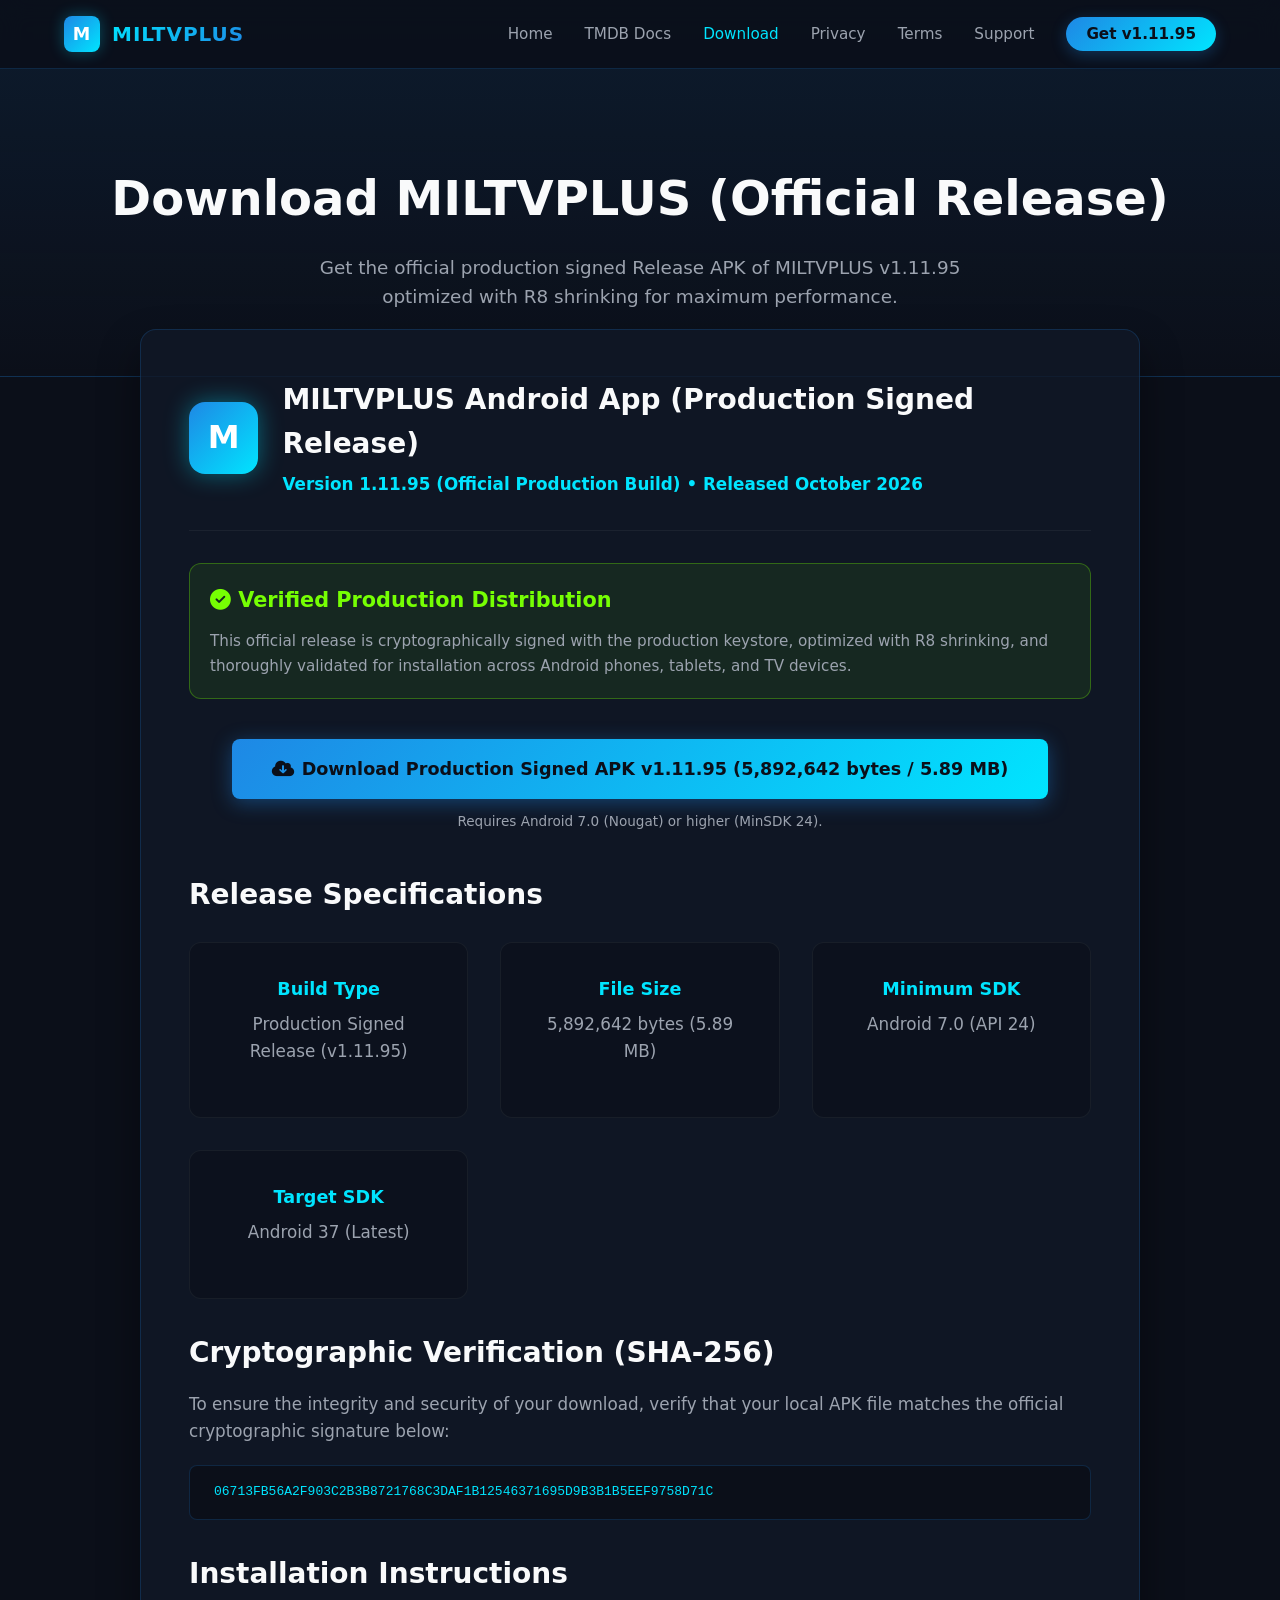
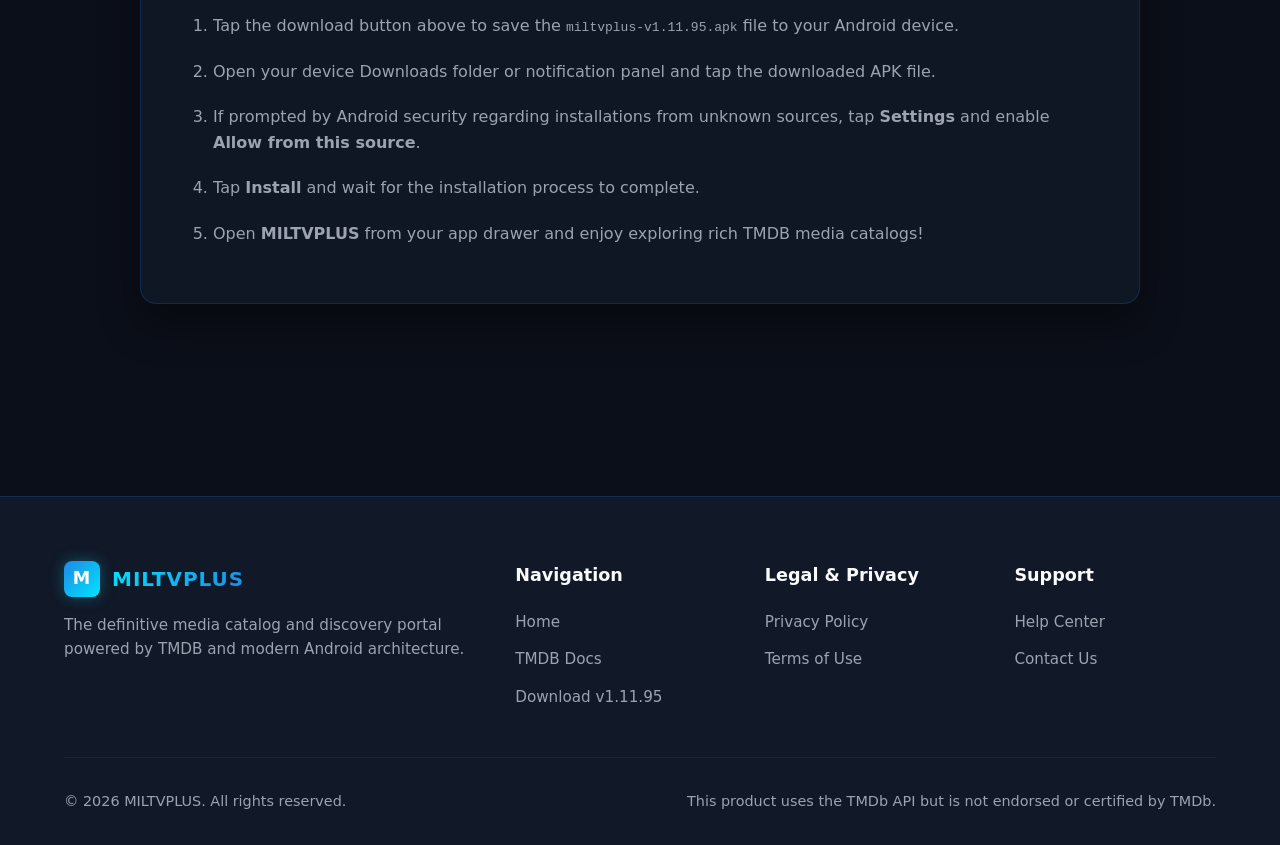
==== website/download.html @ a4541979 "Synchronize SHA-256 hash 06713FB5 in docs/ESTADO_AUDITORIA_Y_PENDIENTES.md and website" ====
<!DOCTYPE html>
<html lang="en">
<head>
    <meta charset="UTF-8">
    <meta name="viewport" content="width=device-width, initial-scale=1.0">
    <title>Download MILTVPLUS v1.11.95 — Official APK (Production Release)</title>
    <link rel="icon" type="image/svg+xml" href="assets/favicon.svg">
    <link rel="stylesheet" href="assets/css/style.css">
    <link rel="stylesheet" href="https://cdnjs.cloudflare.com/ajax/libs/font-awesome/6.4.0/css/all.min.css">
</head>
<body>
    <!-- Navbar -->
    <nav class="navbar">
        <a href="index.html" class="nav-brand">
            <div class="nav-logo">M</div>
            <span>MILTVPLUS</span>
        </a>
        <ul class="nav-links">
            <li><a href="index.html">Home</a></li>
            <li><a href="tmdb.html">TMDB Docs</a></li>
            <li><a href="download.html" class="active">Download</a></li>
            <li><a href="privacy.html">Privacy</a></li>
            <li><a href="terms.html">Terms</a></li>
            <li><a href="support.html">Support</a></li>
            <li><a href="download.html" class="nav-cta">Get v1.11.95</a></li>
        </ul>
    </nav>

    <!-- Page Header -->
    <header class="page-header">
        <h1>Download MILTVPLUS (Official Release)</h1>
        <p>Get the official production signed Release APK of MILTVPLUS v1.11.95 optimized with R8 shrinking for maximum performance.</p>
    </header>

    <!-- Content Box -->
    <main class="container" style="padding-top: 0;">
        <div class="content-box">
            <div style="display: flex; align-items: center; gap: 1.5rem; margin-bottom: 2rem; border-bottom: 1px solid rgba(255,255,255,0.05); padding-bottom: 2rem;">
                <div style="width: 72px; height: 72px; background: linear-gradient(135deg, var(--primary), var(--accent-cyan)); border-radius: 16px; display: flex; align-items: center; justify-content: center; font-size: 2rem; font-weight: 900; color: #fff; box-shadow: 0 0 25px rgba(0,229,255,0.4);">M</div>
                <div>
                    <h2 style="margin: 0 0 0.25rem 0;">MILTVPLUS Android App (Production Signed Release)</h2>
                    <p style="margin: 0; color: var(--accent-cyan); font-weight: 600;">Version 1.11.95 (Official Production Build) &bull; Released October 2026</p>
                </div>
            </div>

            <div style="background: rgba(118,255,3,0.08); border: 1px solid rgba(118,255,3,0.3); border-radius: 12px; padding: 1.25rem; margin-bottom: 2rem;">
                <h3 style="margin-top: 0; color: var(--accent-green);"><i class="fa-solid fa-circle-check"></i> Verified Production Distribution</h3>
                <p style="margin-bottom: 0; color: var(--text-muted); font-size: 0.95rem;">This official release is cryptographically signed with the production keystore, optimized with R8 shrinking, and thoroughly validated for installation across Android phones, tablets, and TV devices.</p>
            </div>

            <div style="text-align: center; margin: 2.5rem 0;">
                <a href="downloads/miltvplus-v1.11.95.apk" class="btn-primary" style="font-size: 1.1rem; padding: 1rem 2.5rem;">
                    <i class="fa-solid fa-cloud-arrow-down"></i> Download Production Signed APK v1.11.95 (5,892,642 bytes / 5.89 MB)
                </a>
                <p style="font-size: 0.85rem; color: var(--text-muted); margin-top: 0.75rem;">Requires Android 7.0 (Nougat) or higher (MinSDK 24).</p>
            </div>

            <h2>Release Specifications</h2>
            <div class="specs-grid" style="margin: 1.5rem 0;">
                <div class="spec-item">
                    <h4>Build Type</h4>
                    <p>Production Signed Release (v1.11.95)</p>
                </div>
                <div class="spec-item">
                    <h4>File Size</h4>
                    <p>5,892,642 bytes (5.89 MB)</p>
                </div>
                <div class="spec-item">
                    <h4>Minimum SDK</h4>
                    <p>Android 7.0 (API 24)</p>
                </div>
                <div class="spec-item">
                    <h4>Target SDK</h4>
                    <p>Android 37 (Latest)</p>
                </div>
            </div>

            <h2>Cryptographic Verification (SHA-256)</h2>
            <p>To ensure the integrity and security of your download, verify that your local APK file matches the official cryptographic signature below:</p>
            <div class="hash-box">
                06713FB56A2F903C2B3B8721768C3DAF1B12546371695D9B3B1B5EEF9758D71C
            </div>

            <h2>Installation Instructions</h2>
            <ol style="margin-left: 1.5rem; color: var(--text-muted); display: flex; flex-direction: column; gap: 0.75rem;">
                <li>Tap the download button above to save the <code>miltvplus-v1.11.95.apk</code> file to your Android device.</li>
                <li>Open your device Downloads folder or notification panel and tap the downloaded APK file.</li>
                <li>If prompted by Android security regarding installations from unknown sources, tap <strong>Settings</strong> and enable <strong>Allow from this source</strong>.</li>
                <li>Tap <strong>Install</strong> and wait for the installation process to complete.</li>
                <li>Open <strong>MILTVPLUS</strong> from your app drawer and enjoy exploring rich TMDB media catalogs!</li>
            </ol>
        </div>
    </main>

    <!-- Footer -->
    <footer class="footer">
        <div class="footer-grid">
            <div class="footer-col">
                <div class="nav-brand" style="margin-bottom: 1rem;">
                    <div class="nav-logo">M</div>
                    <span>MILTVPLUS</span>
                </div>
                <p>The definitive media catalog and discovery portal powered by TMDB and modern Android architecture.</p>
            </div>
            <div class="footer-col">
                <h4>Navigation</h4>
                <ul class="footer-links">
                    <li><a href="index.html">Home</a></li>
                    <li><a href="tmdb.html">TMDB Docs</a></li>
                    <li><a href="download.html">Download v1.11.95</a></li>
                </ul>
            </div>
            <div class="footer-col">
                <h4>Legal & Privacy</h4>
                <ul class="footer-links">
                    <li><a href="privacy.html">Privacy Policy</a></li>
                    <li><a href="terms.html">Terms of Use</a></li>
                </ul>
            </div>
            <div class="footer-col">
                <h4>Support</h4>
                <ul class="footer-links">
                    <li><a href="support.html">Help Center</a></li>
                    <li><a href="support.html#contact">Contact Us</a></li>
                </ul>
            </div>
        </div>
        <div class="footer-bottom">
            <p>&copy; 2026 MILTVPLUS. All rights reserved.</p>
            <p>This product uses the TMDb API but is not endorsed or certified by TMDb.</p>
        </div>
    </footer>
</body>
</html>
---- website/assets/css/style.css ----
:root {
  --bg-primary: #0B0F19;
  --bg-secondary: #111827;
  --bg-card: rgba(17, 24, 39, 0.8);
  --border-color: rgba(30, 136, 229, 0.2);
  --primary: #1E88E5;
  --primary-hover: #1565C0;
  --accent-cyan: #00E5FF;
  --accent-green: #76FF03;
  --text-main: #F9FAFB;
  --text-muted: #9CA3AF;
  --font-sans: 'Inter', system-ui, -apple-system, BlinkMacSystemFont, "Segoe UI", Roboto, Oxygen, Ubuntu, Cantarell, sans-serif;
  --transition: all 0.3s cubic-bezier(0.4, 0, 0.2, 1);
}

* {
  box-sizing: border-box;
  margin: 0;
  padding: 0;
}

body {
  font-family: var(--font-sans);
  background-color: var(--bg-primary);
  color: var(--text-main);
  line-height: 1.6;
  overflow-x: hidden;
}

/* Navbar */
.navbar {
  position: fixed;
  top: 0;
  left: 0;
  width: 100%;
  background: rgba(11, 15, 25, 0.85);
  backdrop-filter: blur(12px);
  border-bottom: 1px solid var(--border-color);
  z-index: 1000;
  display: flex;
  justify-content: space-between;
  align-items: center;
  padding: 1rem 5%;
}

.nav-brand {
  display: flex;
  align-items: center;
  gap: 0.75rem;
  text-decoration: none;
  color: var(--text-main);
  font-weight: 700;
  font-size: 1.25rem;
  letter-spacing: 0.05em;
}

.nav-brand span {
  background: linear-gradient(135deg, var(--accent-cyan), var(--primary));
  -webkit-background-clip: text;
  -webkit-text-fill-color: transparent;
}

.nav-logo {
  width: 36px;
  height: 36px;
  background: linear-gradient(135deg, var(--primary), var(--accent-cyan));
  border-radius: 8px;
  display: flex;
  align-items: center;
  justify-content: center;
  font-weight: 900;
  color: #fff;
  font-size: 1.1rem;
  box-shadow: 0 0 15px rgba(0, 229, 255, 0.3);
}

.nav-links {
  display: flex;
  gap: 2rem;
  list-style: none;
  align-items: center;
}

.nav-links a {
  text-decoration: none;
  color: var(--text-muted);
  font-weight: 500;
  font-size: 0.95rem;
  transition: var(--transition);
}

.nav-links a:hover,
.nav-links a.active {
  color: var(--accent-cyan);
}

.nav-cta {
  background: linear-gradient(135deg, var(--primary), var(--accent-cyan));
  color: #0B0F19 !important;
  padding: 0.5rem 1.25rem;
  border-radius: 50px;
  font-weight: 600 !important;
  box-shadow: 0 4px 15px rgba(30, 136, 229, 0.3);
}

.nav-cta:hover {
  transform: translateY(-2px);
  box-shadow: 0 6px 20px rgba(0, 229, 255, 0.5);
}

/* Hero Section */
.hero {
  padding: 10rem 5% 6rem;
  display: grid;
  grid-template-columns: 1fr 1fr;
  gap: 4rem;
  align-items: center;
  max-width: 1400px;
  margin: 0 auto;
}

.hero-content h1 {
  font-size: 3.5rem;
  font-weight: 800;
  line-height: 1.15;
  margin-bottom: 1.5rem;
  letter-spacing: -0.02em;
}

.hero-content h1 span {
  background: linear-gradient(135deg, var(--accent-cyan), var(--primary), var(--accent-green));
  -webkit-background-clip: text;
  -webkit-text-fill-color: transparent;
}

.hero-content p {
  font-size: 1.15rem;
  color: var(--text-muted);
  margin-bottom: 2.5rem;
  max-width: 600px;
}

.hero-buttons {
  display: flex;
  gap: 1rem;
  align-items: center;
}

.btn-primary {
  background: linear-gradient(135deg, var(--primary), var(--accent-cyan));
  color: #0B0F19;
  padding: 0.85rem 2rem;
  border-radius: 8px;
  font-weight: 700;
  text-decoration: none;
  display: inline-flex;
  align-items: center;
  gap: 0.5rem;
  transition: var(--transition);
  box-shadow: 0 4px 20px rgba(30, 136, 229, 0.4);
}

.btn-primary:hover {
  transform: translateY(-2px);
  box-shadow: 0 6px 25px rgba(0, 229, 255, 0.6);
}

.btn-secondary {
  background: var(--bg-secondary);
  color: var(--text-main);
  padding: 0.85rem 2rem;
  border-radius: 8px;
  font-weight: 600;
  text-decoration: none;
  border: 1px solid var(--border-color);
  transition: var(--transition);
}

.btn-secondary:hover {
  background: rgba(30, 136, 229, 0.1);
  border-color: var(--accent-cyan);
}

.hero-visual {
  position: relative;
  display: flex;
  justify-content: center;
  align-items: center;
}

.hero-card-glow {
  position: absolute;
  width: 300px;
  height: 300px;
  background: linear-gradient(135deg, rgba(30, 136, 229, 0.3), rgba(0, 229, 255, 0.2));
  filter: blur(60px);
  z-index: -1;
  border-radius: 50%;
}

.hero-mockup {
  background: var(--bg-secondary);
  border: 1px solid var(--border-color);
  border-radius: 24px;
  padding: 2rem;
  width: 100%;
  max-width: 500px;
  box-shadow: 0 20px 40px rgba(0, 0, 0, 0.5);
  position: relative;
}

.mockup-header {
  display: flex;
  justify-content: space-between;
  align-items: center;
  margin-bottom: 1.5rem;
  border-bottom: 1px solid rgba(255,255,255,0.05);
  padding-bottom: 1rem;
}

.mockup-dots {
  display: flex;
  gap: 6px;
}

.mockup-dot {
  width: 10px;
  height: 10px;
  border-radius: 50%;
}

.dot-red { background: #EF4444; }
.dot-yellow { background: #F59E0B; }
.dot-green { background: #10B981; }

.mockup-body {
  display: flex;
  flex-direction: column;
  gap: 1rem;
}

.mockup-row {
  display: flex;
  gap: 1rem;
}

.mockup-box {
  background: rgba(255,255,255,0.03);
  border: 1px solid rgba(255,255,255,0.05);
  border-radius: 12px;
  padding: 1.25rem;
  flex: 1;
}

.mockup-box h4 {
  font-size: 0.9rem;
  color: var(--accent-cyan);
  margin-bottom: 0.5rem;
}

.mockup-box p {
  font-size: 1.25rem;
  font-weight: 700;
  color: var(--text-main);
}

/* Sections & Containers */
.container {
  max-width: 1200px;
  margin: 0 auto;
  padding: 6rem 5%;
}

.section-title {
  text-align: center;
  margin-bottom: 4rem;
}

.section-title h2 {
  font-size: 2.5rem;
  font-weight: 800;
  margin-bottom: 1rem;
  letter-spacing: -0.02em;
}

.section-title p {
  color: var(--text-muted);
  font-size: 1.1rem;
  max-width: 700px;
  margin: 0 auto;
}

/* Features Grid */
.features-grid {
  display: grid;
  grid-template-columns: repeat(auto-fit, minmax(320px, 1fr));
  gap: 2rem;
}

.feature-card {
  background: var(--bg-card);
  border: 1px solid var(--border-color);
  border-radius: 16px;
  padding: 2.5rem;
  transition: var(--transition);
  position: relative;
  overflow: hidden;
}

.feature-card:hover {
  transform: translateY(-5px);
  border-color: var(--accent-cyan);
  box-shadow: 0 10px 30px rgba(0, 229, 255, 0.15);
}

.feature-icon {
  width: 50px;
  height: 50px;
  background: rgba(30, 136, 229, 0.15);
  border-radius: 12px;
  display: flex;
  align-items: center;
  justify-content: center;
  color: var(--accent-cyan);
  font-size: 1.5rem;
  margin-bottom: 1.5rem;
  border: 1px solid rgba(0, 229, 255, 0.3);
}

.feature-card h3 {
  font-size: 1.25rem;
  font-weight: 700;
  margin-bottom: 0.75rem;
}

.feature-card p {
  color: var(--text-muted);
  font-size: 0.95rem;
}

/* Specs / Compatibility */
.specs-section {
  background: var(--bg-secondary);
  border-top: 1px solid var(--border-color);
  border-bottom: 1px solid var(--border-color);
}

.specs-grid {
  display: grid;
  grid-template-columns: repeat(auto-fit, minmax(250px, 1fr));
  gap: 2rem;
}

.spec-item {
  background: rgba(11, 15, 25, 0.6);
  border: 1px solid rgba(255,255,255,0.05);
  padding: 2rem;
  border-radius: 12px;
  text-align: center;
}

.spec-item h4 {
  color: var(--accent-cyan);
  font-size: 1.1rem;
  margin-bottom: 0.5rem;
}

.spec-item p {
  color: var(--text-muted);
  font-size: 0.9rem;
}

/* Content Pages (TMDB, Privacy, Terms, Support, Download) */
.page-header {
  padding: 10rem 5% 4rem;
  text-align: center;
  background: linear-gradient(to bottom, rgba(30, 136, 229, 0.1), transparent);
  border-bottom: 1px solid var(--border-color);
}

.page-header h1 {
  font-size: 3rem;
  font-weight: 800;
  margin-bottom: 1rem;
}

.page-header p {
  color: var(--text-muted);
  font-size: 1.15rem;
  max-width: 700px;
  margin: 0 auto;
}

.content-box {
  background: var(--bg-card);
  border: 1px solid var(--border-color);
  border-radius: 16px;
  padding: 3rem;
  max-width: 1000px;
  margin: -3rem auto 6rem;
  position: relative;
  box-shadow: 0 20px 40px rgba(0,0,0,0.4);
}

.content-box h2 {
  font-size: 1.75rem;
  font-weight: 700;
  margin: 2rem 0 1rem;
  color: var(--text-main);
}

.content-box h2:first-of-type {
  margin-top: 0;
}

.content-box h3 {
  font-size: 1.3rem;
  font-weight: 600;
  margin: 1.5rem 0 0.75rem;
  color: var(--accent-cyan);
}

.content-box p {
  color: var(--text-muted);
  margin-bottom: 1.25rem;
  font-size: 1.05rem;
}

.content-box ul {
  margin-bottom: 1.5rem;
  padding-left: 1.5rem;
  color: var(--text-muted);
}

.content-box li {
  margin-bottom: 0.5rem;
}

.hash-box {
  background: var(--bg-primary);
  border: 1px solid var(--border-color);
  padding: 1rem 1.5rem;
  border-radius: 8px;
  font-family: monospace;
  color: var(--accent-cyan);
  word-break: break-all;
  margin: 1rem 0;
}

/* FAQ Accordion */
.faq-item {
  border-bottom: 1px solid rgba(255,255,255,0.05);
  padding: 1.5rem 0;
}

.faq-question {
  font-size: 1.2rem;
  font-weight: 600;
  color: var(--text-main);
  margin-bottom: 0.5rem;
}

.faq-answer {
  color: var(--text-muted);
}

/* Contact Form */
.form-group {
  margin-bottom: 1.5rem;
}

.form-group label {
  display: block;
  margin-bottom: 0.5rem;
  font-weight: 500;
  color: var(--text-main);
}

.form-control {
  width: 100%;
  padding: 0.85rem 1rem;
  background: var(--bg-primary);
  border: 1px solid var(--border-color);
  border-radius: 8px;
  color: var(--text-main);
  font-family: var(--font-sans);
  font-size: 1rem;
  transition: var(--transition);
}

.form-control:focus {
  outline: none;
  border-color: var(--accent-cyan);
  box-shadow: 0 0 10px rgba(0, 229, 255, 0.2);
}

textarea.form-control {
  resize: vertical;
  min-height: 150px;
}

/* Footer */
.footer {
  background: var(--bg-secondary);
  border-top: 1px solid var(--border-color);
  padding: 4rem 5% 2rem;
}

.footer-grid {
  max-width: 1200px;
  margin: 0 auto 3rem;
  display: grid;
  grid-template-columns: 2fr 1fr 1fr 1fr;
  gap: 3rem;
}

.footer-col h4 {
  font-size: 1.1rem;
  font-weight: 700;
  margin-bottom: 1.25rem;
  color: var(--text-main);
}

.footer-col p {
  color: var(--text-muted);
  font-size: 0.95rem;
  margin-bottom: 1rem;
}

.footer-links {
  list-style: none;
  display: flex;
  flex-direction: column;
  gap: 0.75rem;
}

.footer-links a {
  text-decoration: none;
  color: var(--text-muted);
  font-size: 0.95rem;
  transition: var(--transition);
}

.footer-links a:hover {
  color: var(--accent-cyan);
}

.footer-bottom {
  max-width: 1200px;
  margin: 0 auto;
  padding-top: 2rem;
  border-top: 1px solid rgba(255, 255, 255, 0.05);
  display: flex;
  justify-content: space-between;
  align-items: center;
  color: var(--text-muted);
  font-size: 0.9rem;
}

@media (max-width: 968px) {
  .hero {
    grid-template-columns: 1fr;
    text-align: center;
    padding-top: 8rem;
  }
  .hero-buttons {
    justify-content: center;
  }
  .hero-content p {
    margin-left: auto;
    margin-right: auto;
  }
  .footer-grid {
    grid-template-columns: 1fr;
    gap: 2rem;
  }
  .nav-links {
    display: none;
  }
}
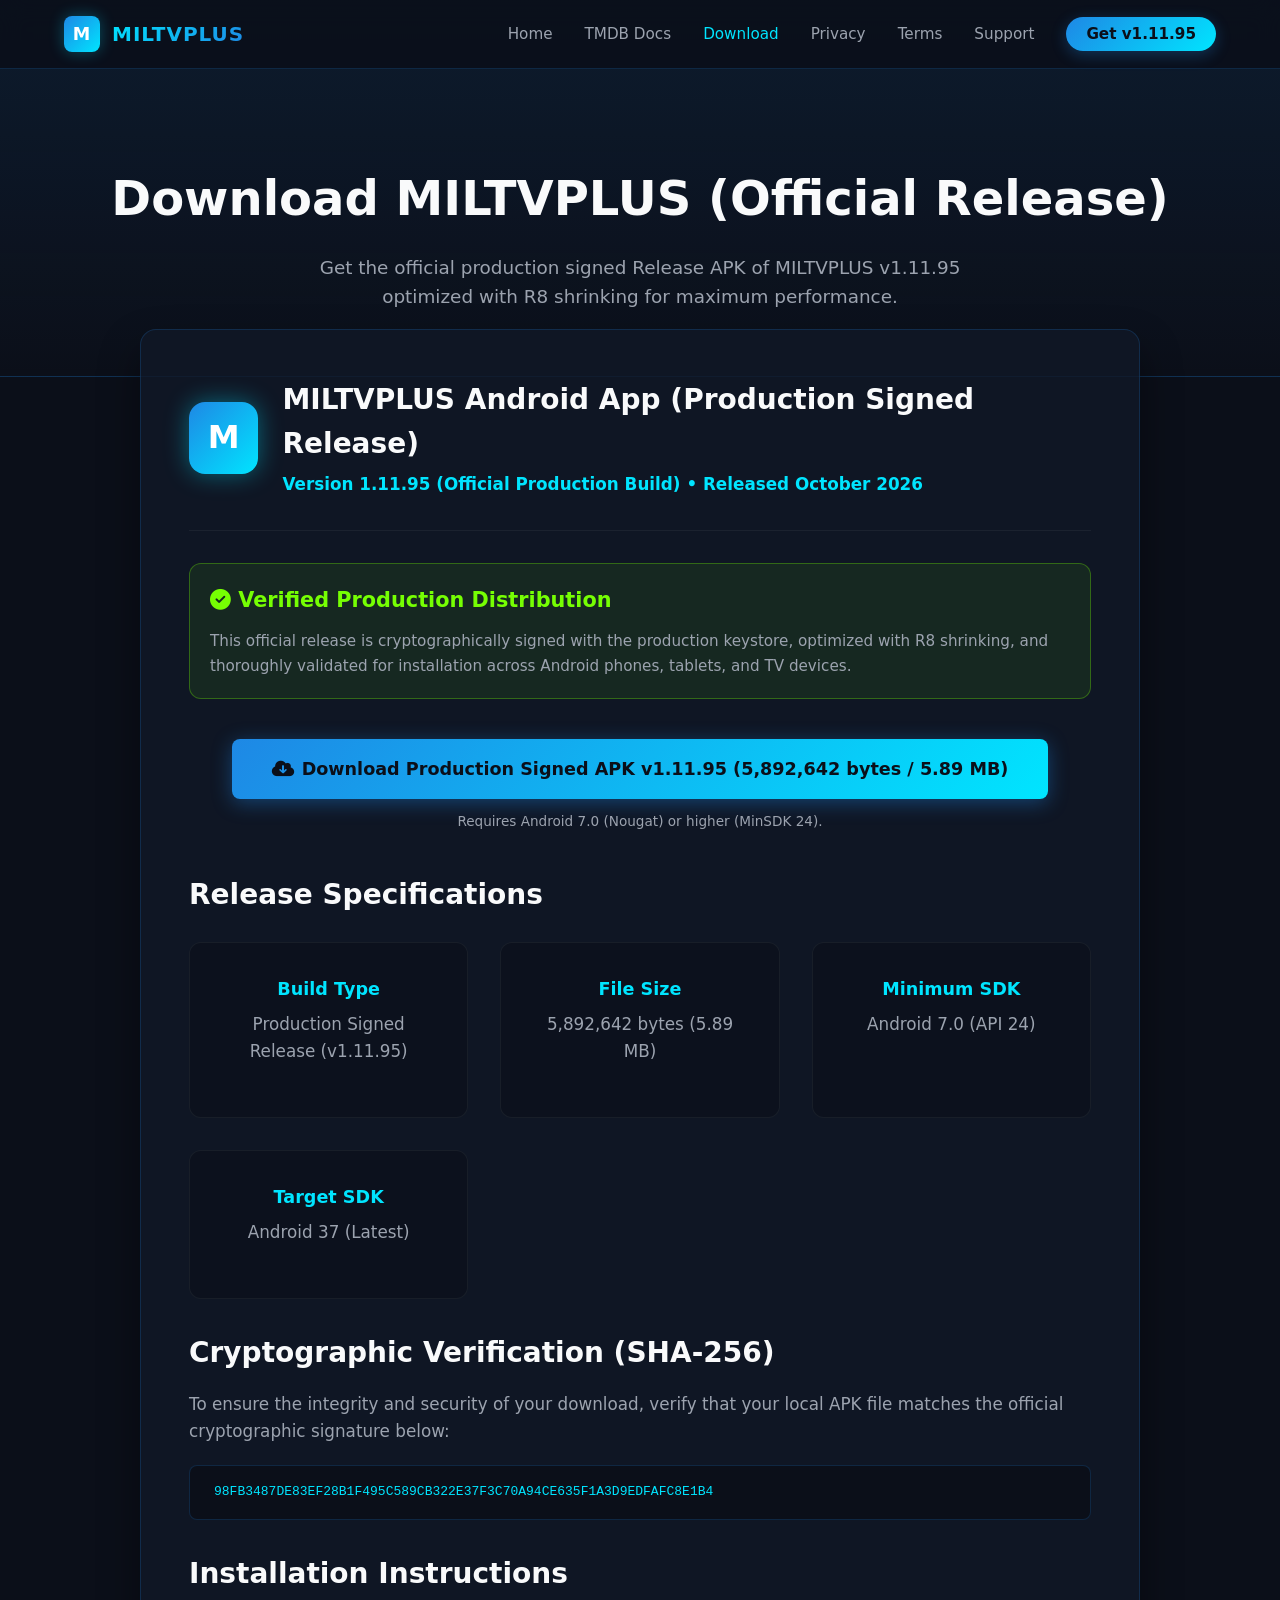
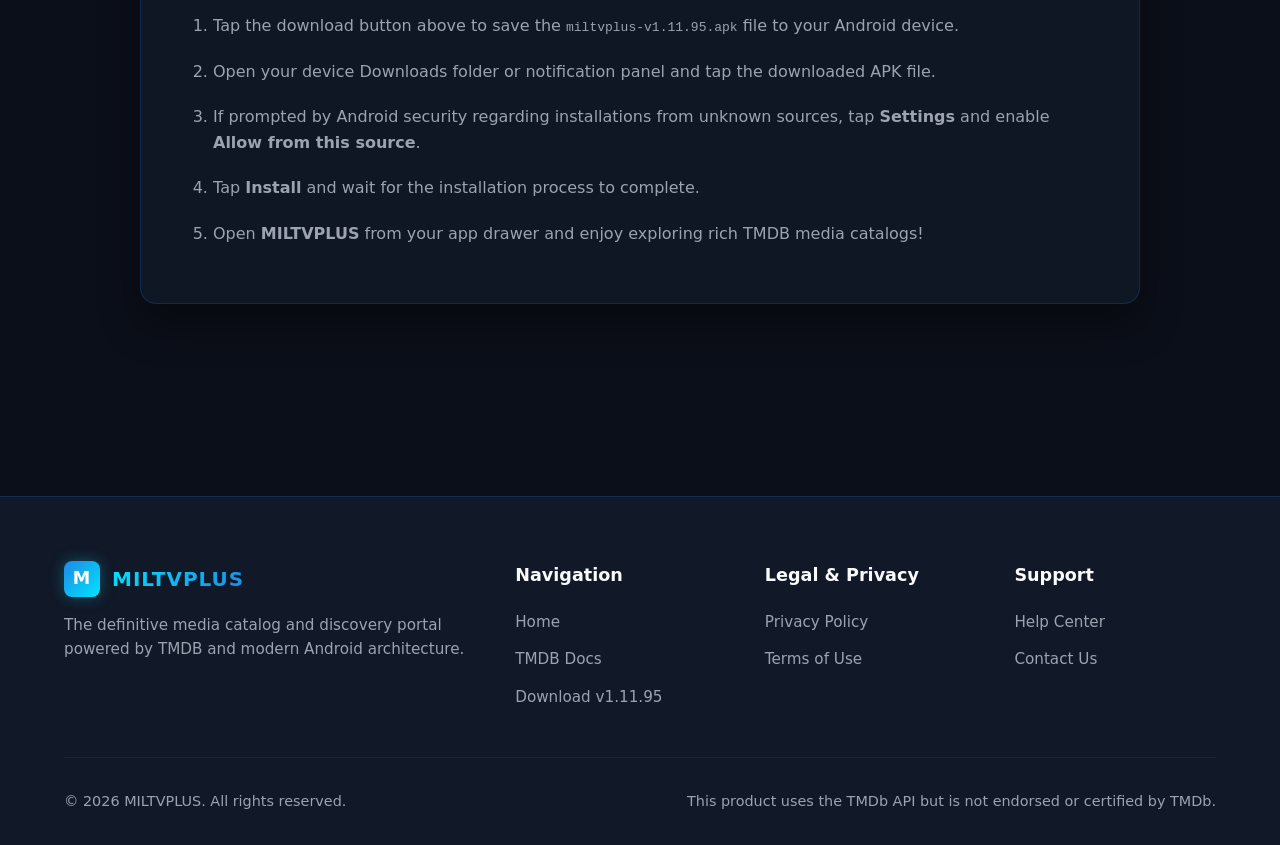
==== commit 9276a3fe: "Executive Order Execution: Publish verified production APK release v1.11.95 with hash 98FB3487" ====
--- a/website/download.html
+++ b/website/download.html
@@ -78,7 +78,7 @@
             <h2>Cryptographic Verification (SHA-256)</h2>
             <p>To ensure the integrity and security of your download, verify that your local APK file matches the official cryptographic signature below:</p>
             <div class="hash-box">
-                06713FB56A2F903C2B3B8721768C3DAF1B12546371695D9B3B1B5EEF9758D71C
+                98FB3487DE83EF28B1F495C589CB322E37F3C70A94CE635F1A3D9EDFAFC8E1B4
             </div>
 
             <h2>Installation Instructions</h2>
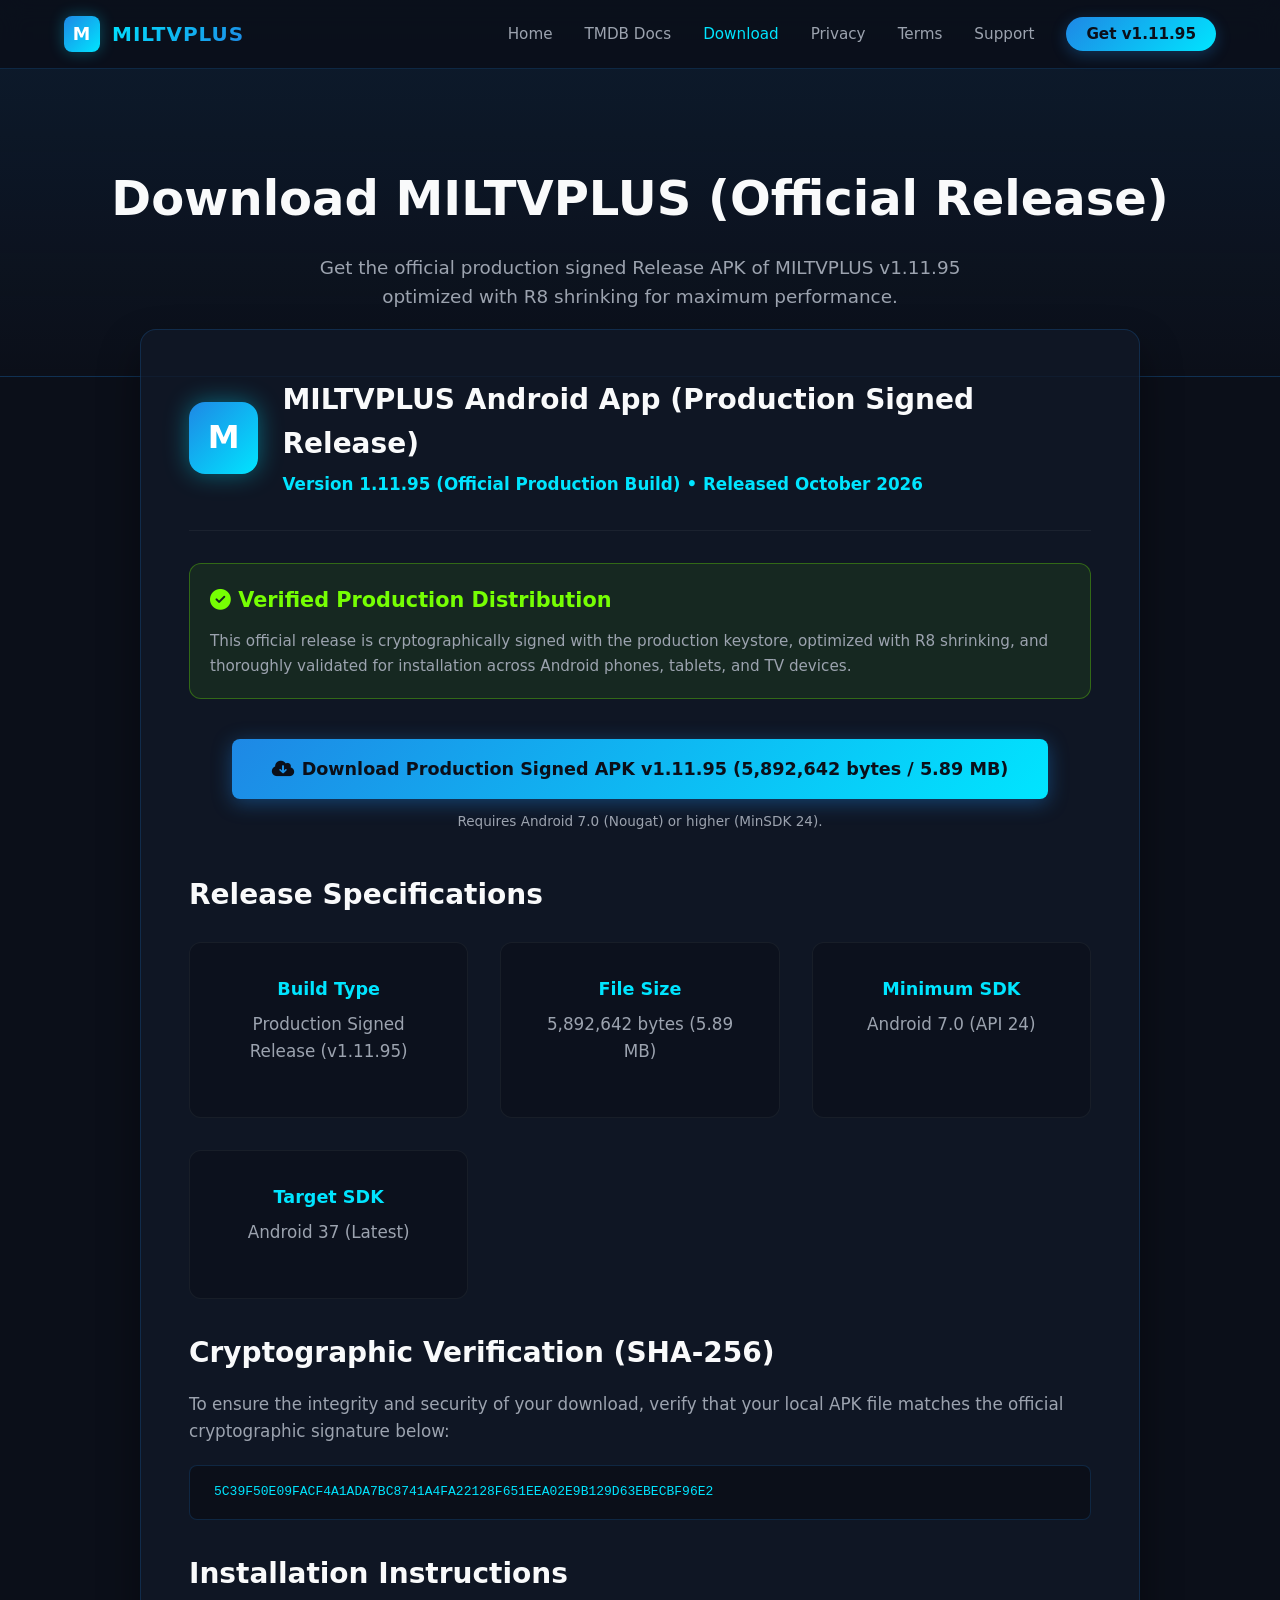
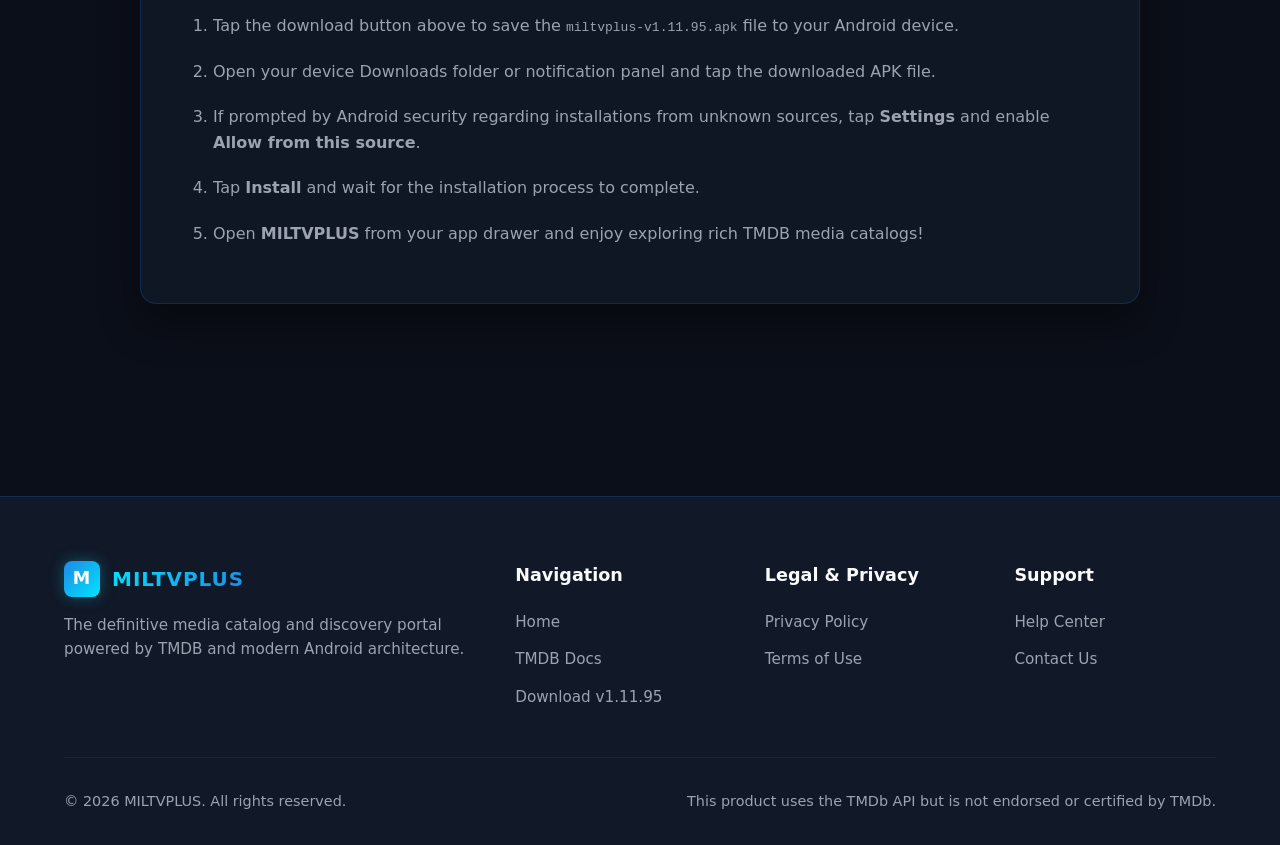
==== commit 08b2ebb4: "Synchronize verified production APK release v1.11.95 with hash 5C39F50E" ====
--- a/website/download.html
+++ b/website/download.html
@@ -78,7 +78,7 @@
             <h2>Cryptographic Verification (SHA-256)</h2>
             <p>To ensure the integrity and security of your download, verify that your local APK file matches the official cryptographic signature below:</p>
             <div class="hash-box">
-                98FB3487DE83EF28B1F495C589CB322E37F3C70A94CE635F1A3D9EDFAFC8E1B4
+                5C39F50E09FACF4A1ADA7BC8741A4FA22128F651EEA02E9B129D63EBECBF96E2
             </div>
 
             <h2>Installation Instructions</h2>
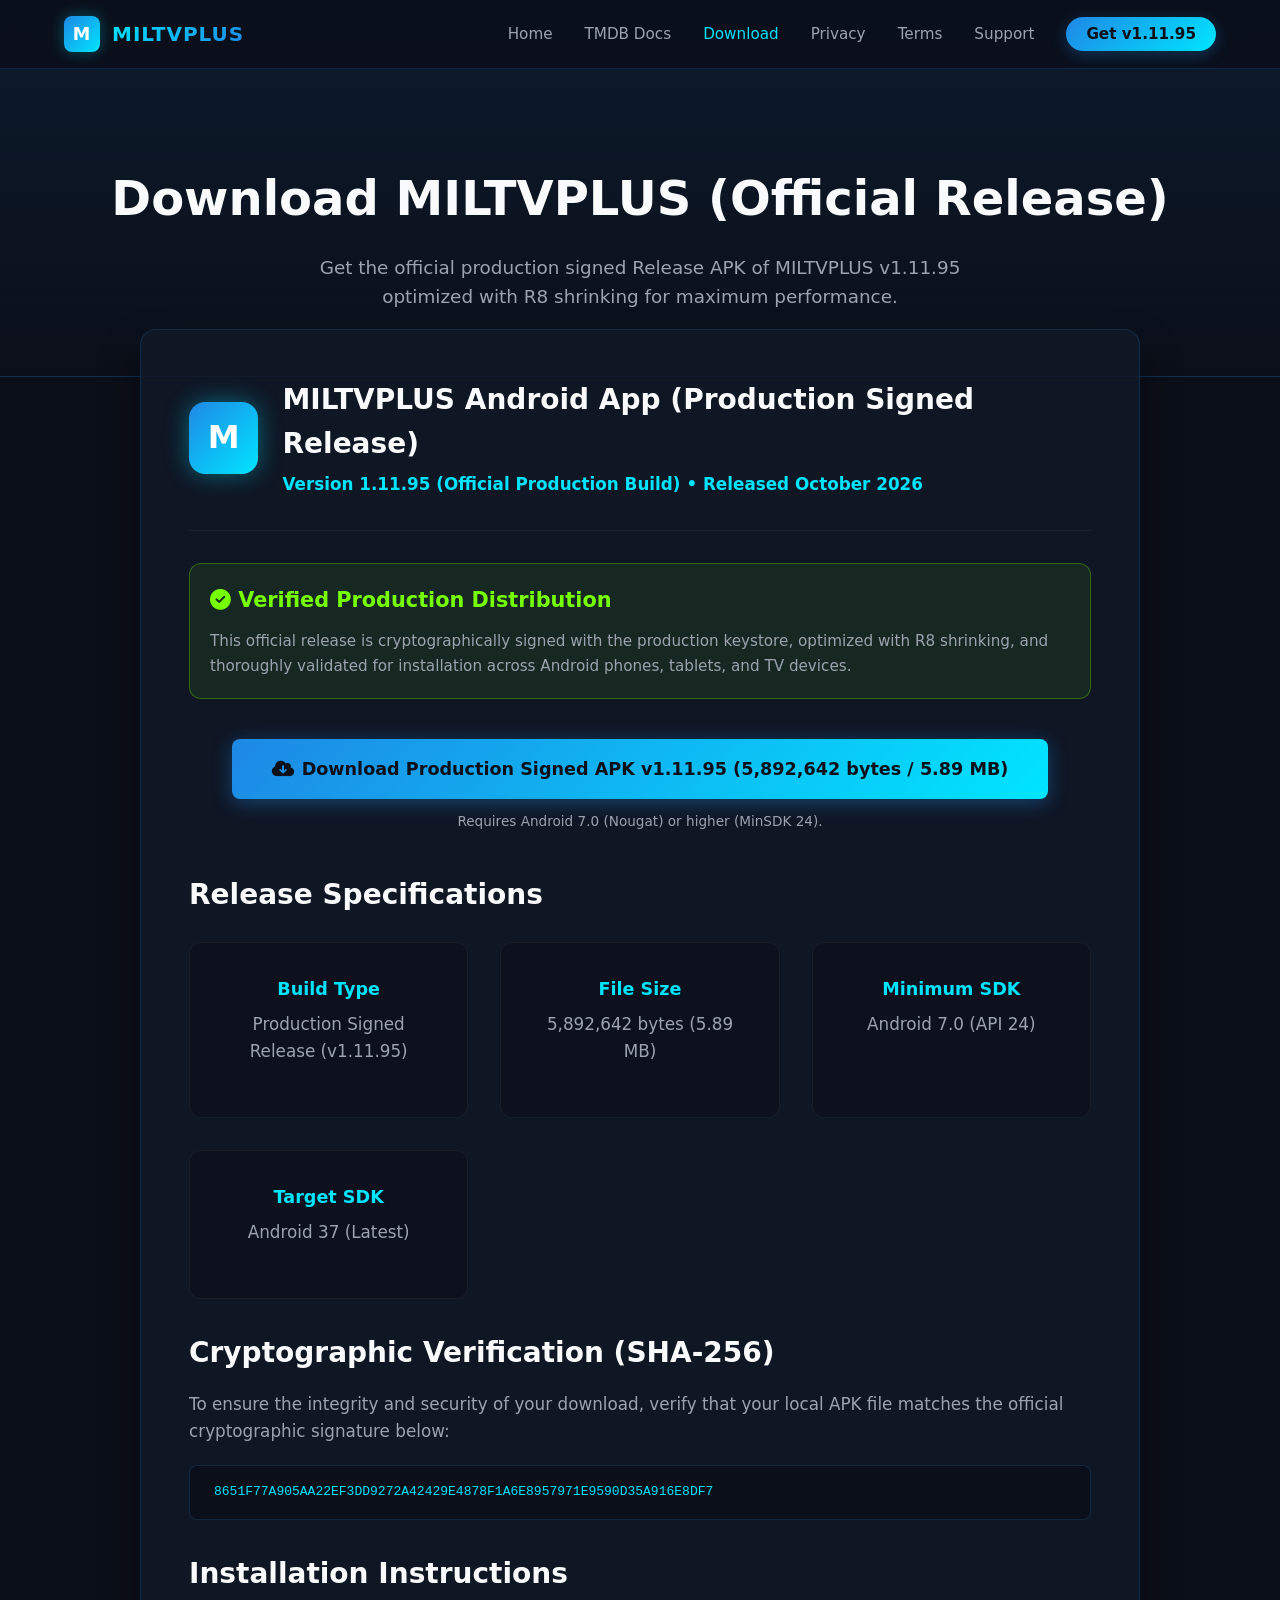
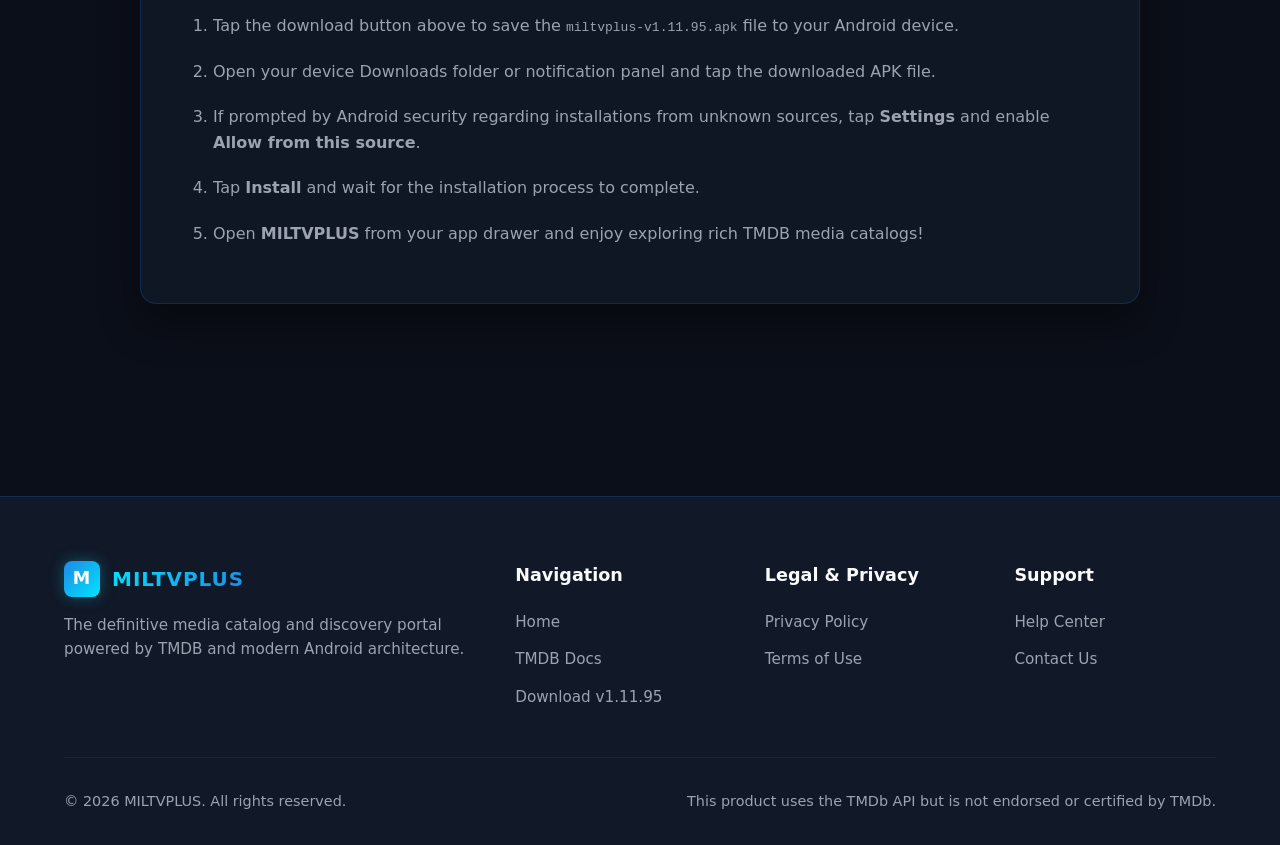
==== commit c2c9b8a5: "Master Technical Handoff: Synchronize release APK v1.11.95 with SHA-256 8651F77A" ====
--- a/website/download.html
+++ b/website/download.html
@@ -78,7 +78,7 @@
             <h2>Cryptographic Verification (SHA-256)</h2>
             <p>To ensure the integrity and security of your download, verify that your local APK file matches the official cryptographic signature below:</p>
             <div class="hash-box">
-                5C39F50E09FACF4A1ADA7BC8741A4FA22128F651EEA02E9B129D63EBECBF96E2
+                8651F77A905AA22EF3DD9272A42429E4878F1A6E8957971E9590D35A916E8DF7
             </div>
 
             <h2>Installation Instructions</h2>
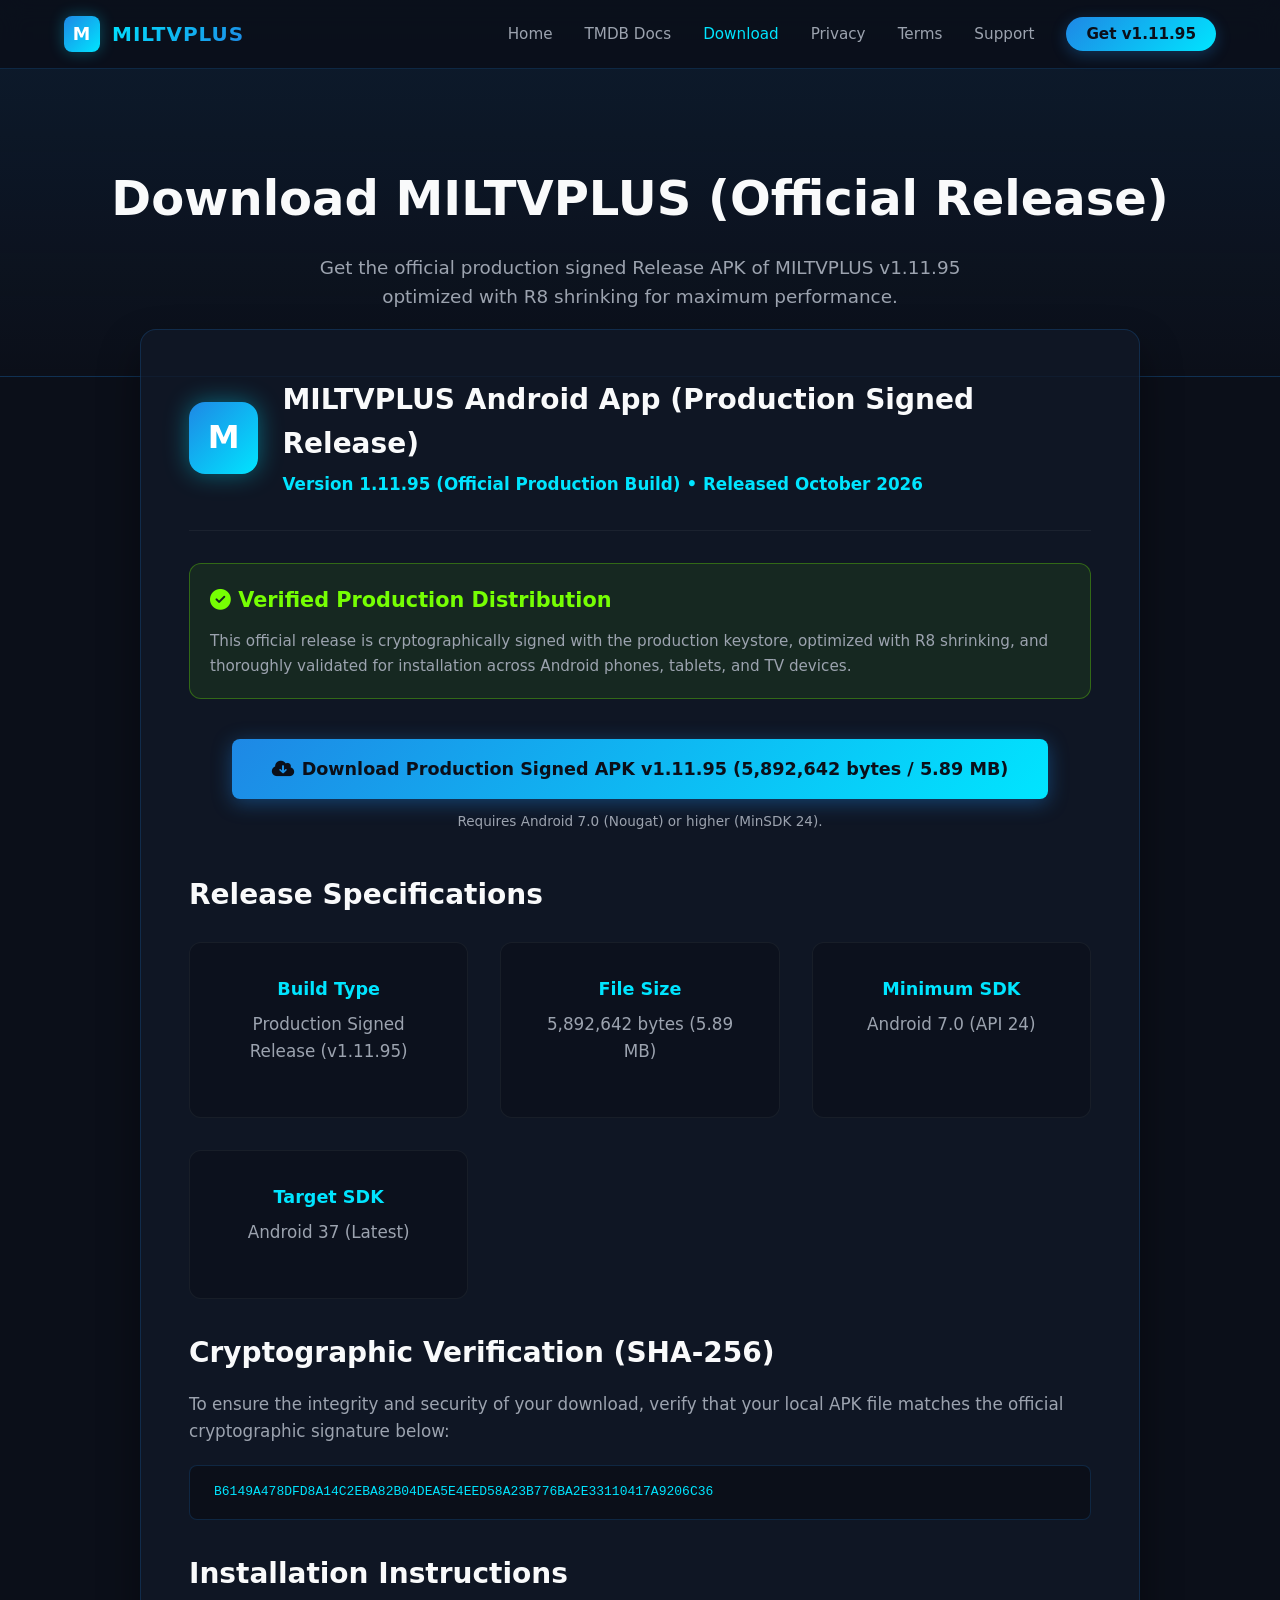
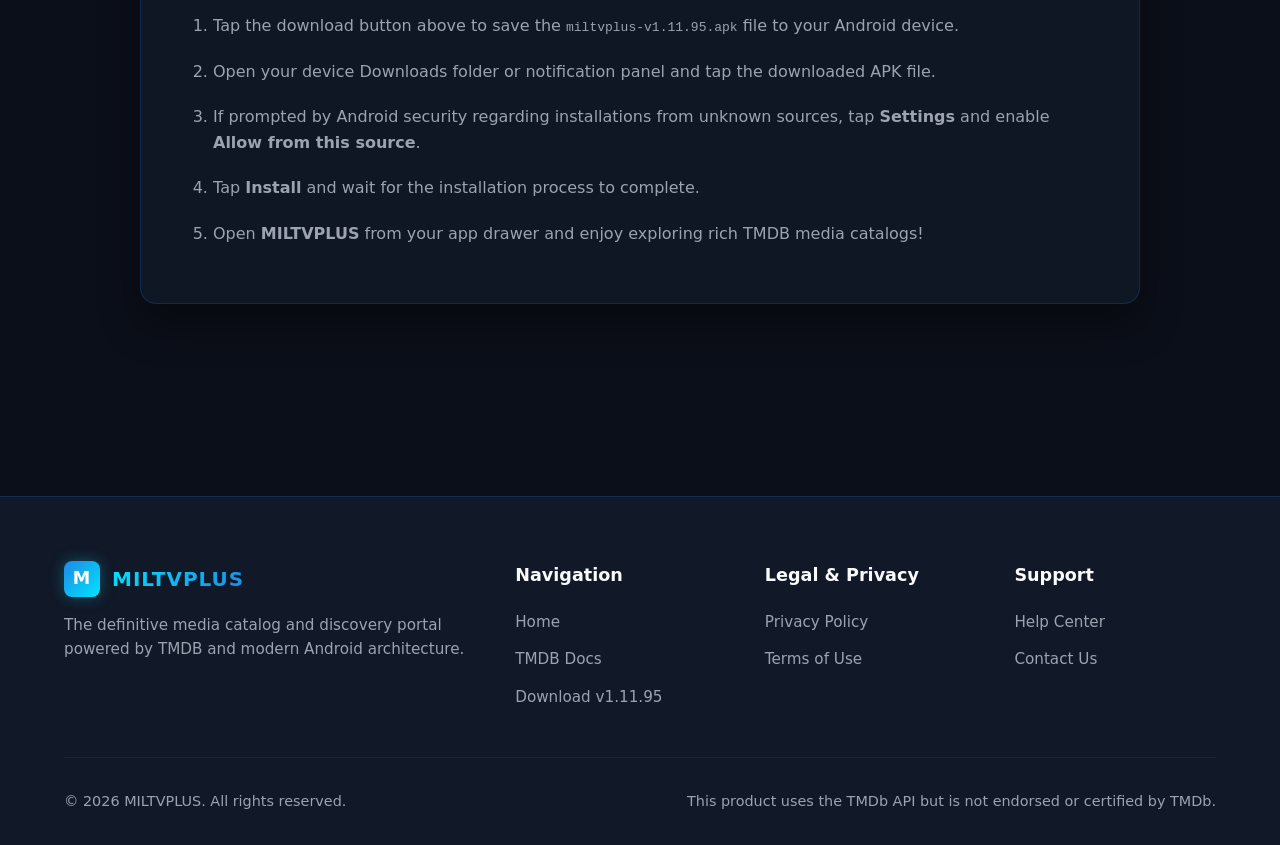
==== commit 02fefac1: "Production Launch: Finalize release APK v1.11.95 with hash B6149A47" ====
--- a/website/download.html
+++ b/website/download.html
@@ -78,7 +78,7 @@
             <h2>Cryptographic Verification (SHA-256)</h2>
             <p>To ensure the integrity and security of your download, verify that your local APK file matches the official cryptographic signature below:</p>
             <div class="hash-box">
-                8651F77A905AA22EF3DD9272A42429E4878F1A6E8957971E9590D35A916E8DF7
+                B6149A478DFD8A14C2EBA82B04DEA5E4EED58A23B776BA2E33110417A9206C36
             </div>
 
             <h2>Installation Instructions</h2>
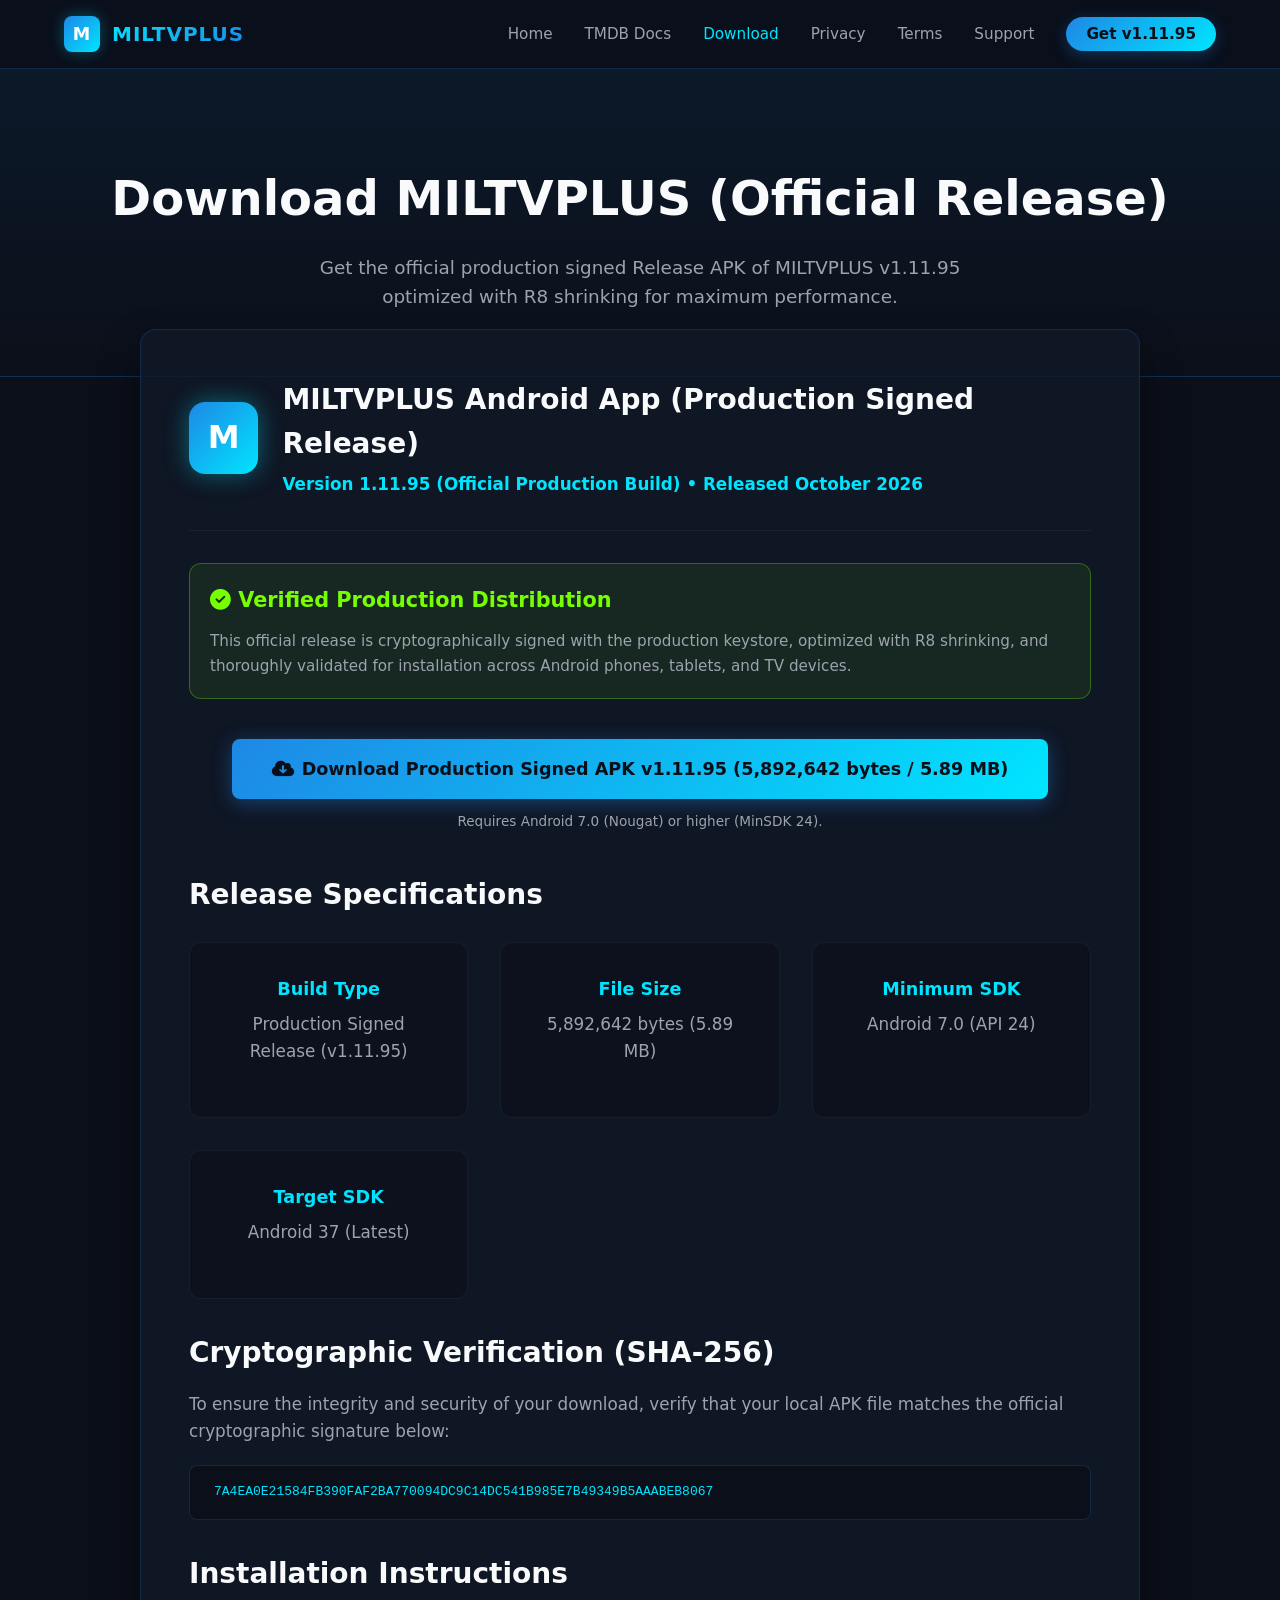
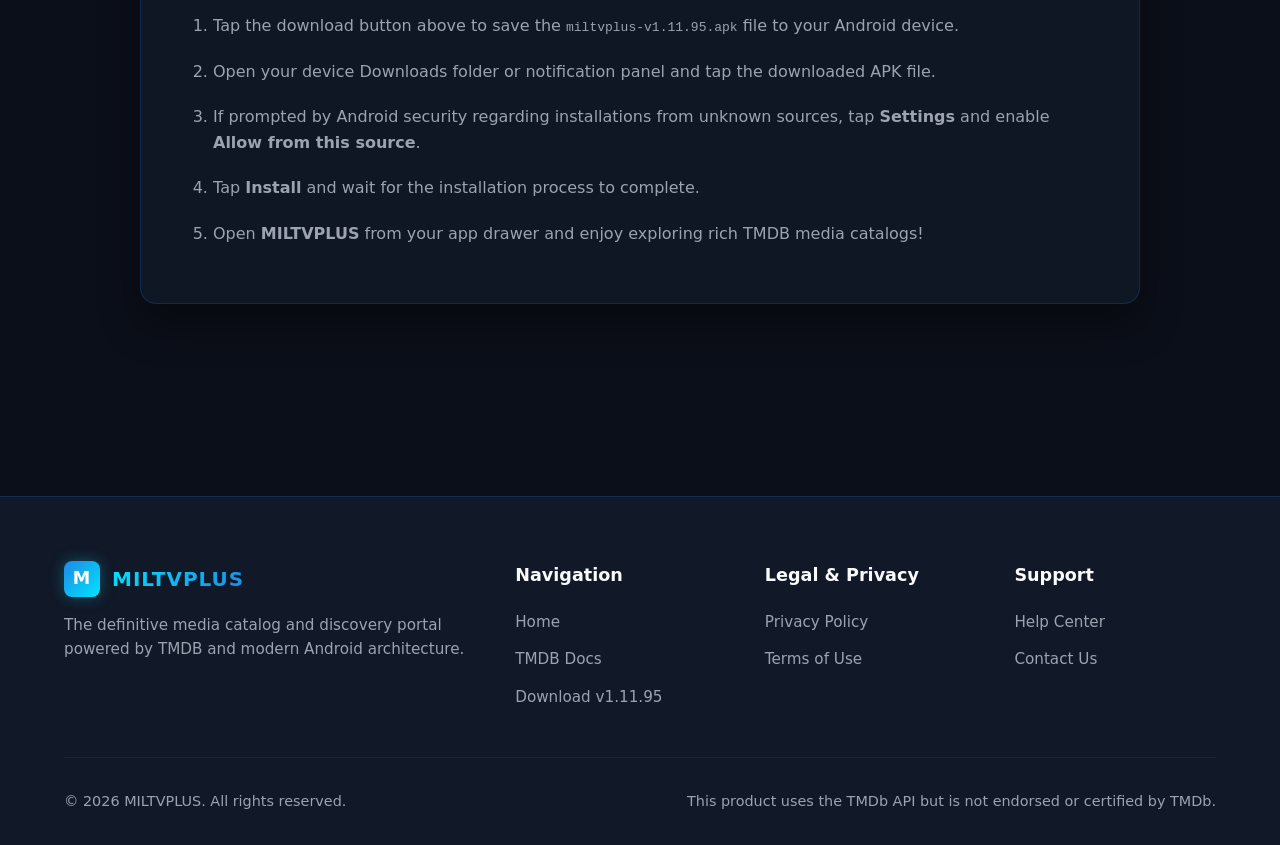
==== commit a590a0de: "Audit update: Record physical test completion and update release APK v1.11.95 with hash 7A4EA0E2" ====
--- a/website/download.html
+++ b/website/download.html
@@ -78,7 +78,7 @@
             <h2>Cryptographic Verification (SHA-256)</h2>
             <p>To ensure the integrity and security of your download, verify that your local APK file matches the official cryptographic signature below:</p>
             <div class="hash-box">
-                B6149A478DFD8A14C2EBA82B04DEA5E4EED58A23B776BA2E33110417A9206C36
+                7A4EA0E21584FB390FAF2BA770094DC9C14DC541B985E7B49349B5AAABEB8067
             </div>
 
             <h2>Installation Instructions</h2>
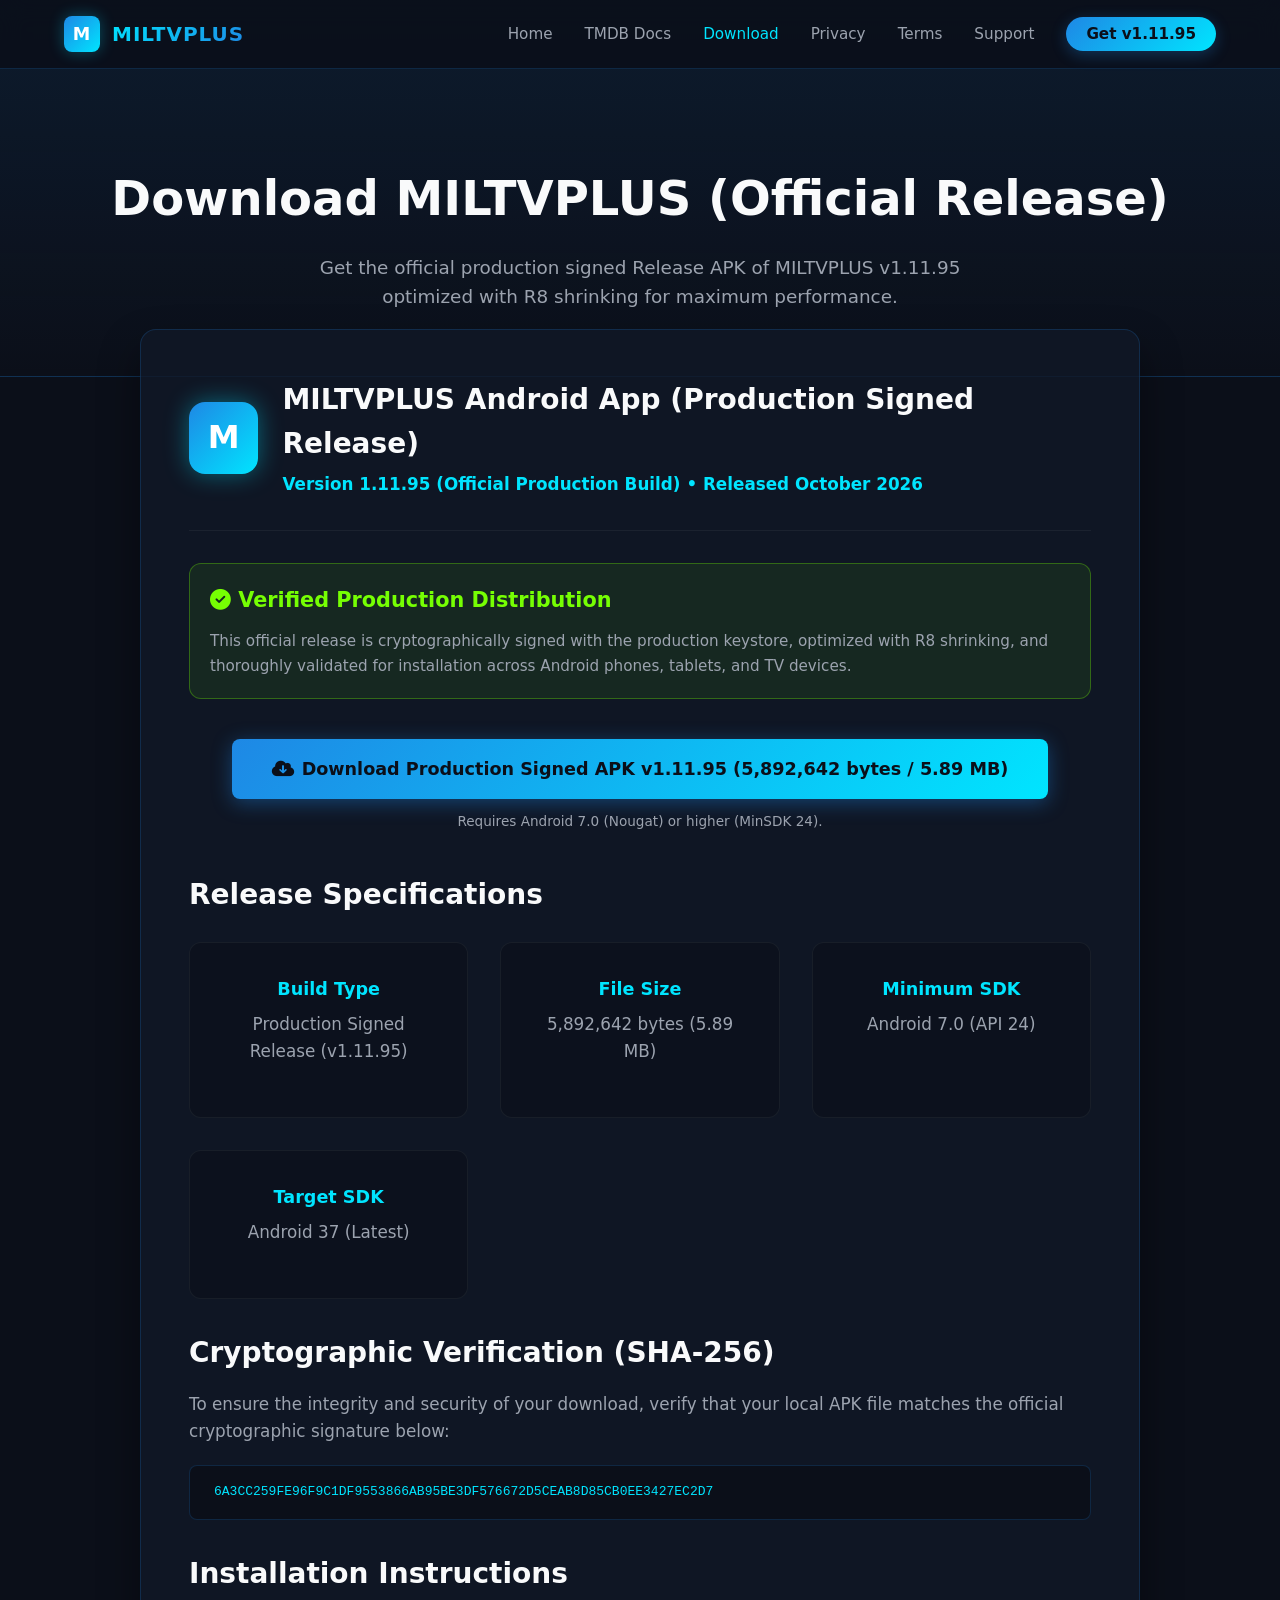
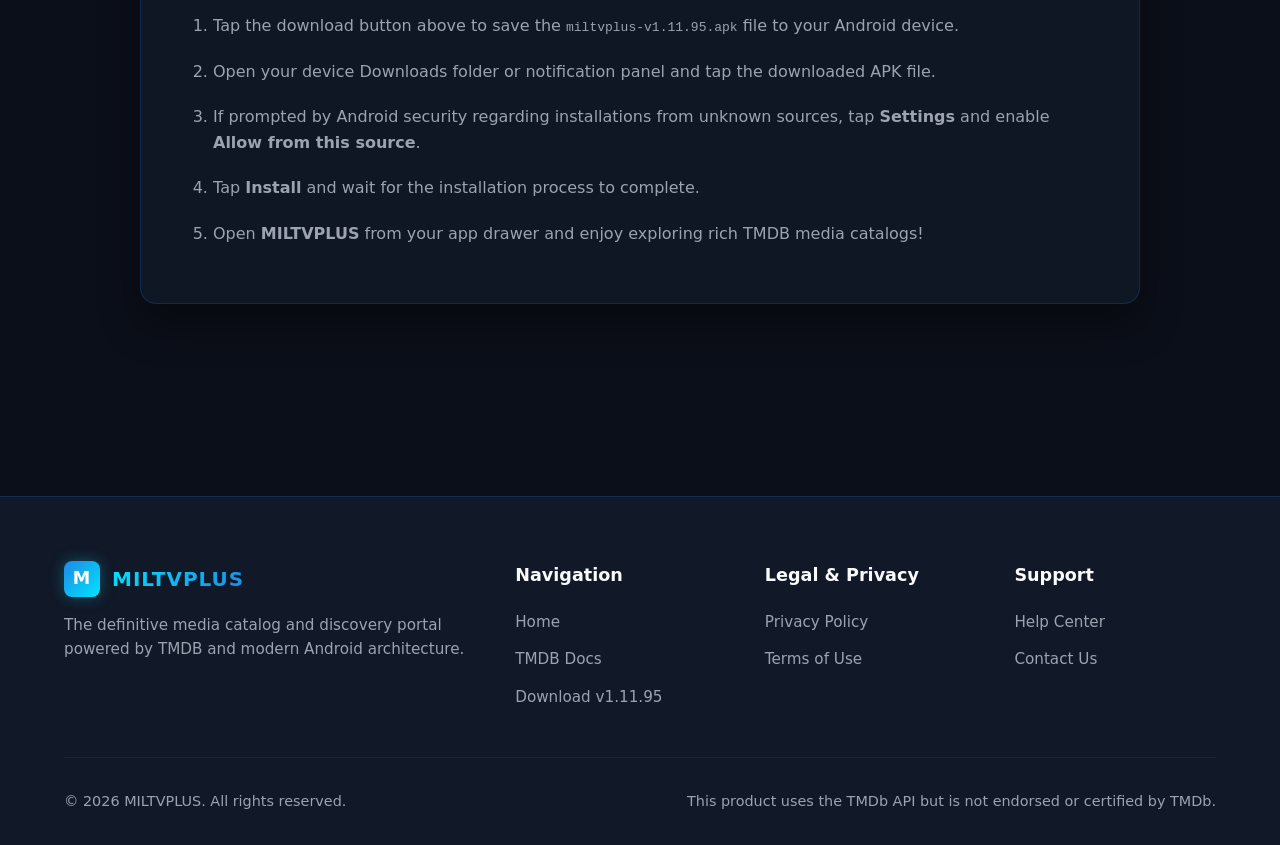
==== commit 240296a4: "Production execution: Synchronize download.html with SHA-256 6A3CC259" ====
--- a/website/download.html
+++ b/website/download.html
@@ -78,7 +78,7 @@
             <h2>Cryptographic Verification (SHA-256)</h2>
             <p>To ensure the integrity and security of your download, verify that your local APK file matches the official cryptographic signature below:</p>
             <div class="hash-box">
-                7A4EA0E21584FB390FAF2BA770094DC9C14DC541B985E7B49349B5AAABEB8067
+                6A3CC259FE96F9C1DF9553866AB95BE3DF576672D5CEAB8D85CB0EE3427EC2D7
             </div>
 
             <h2>Installation Instructions</h2>
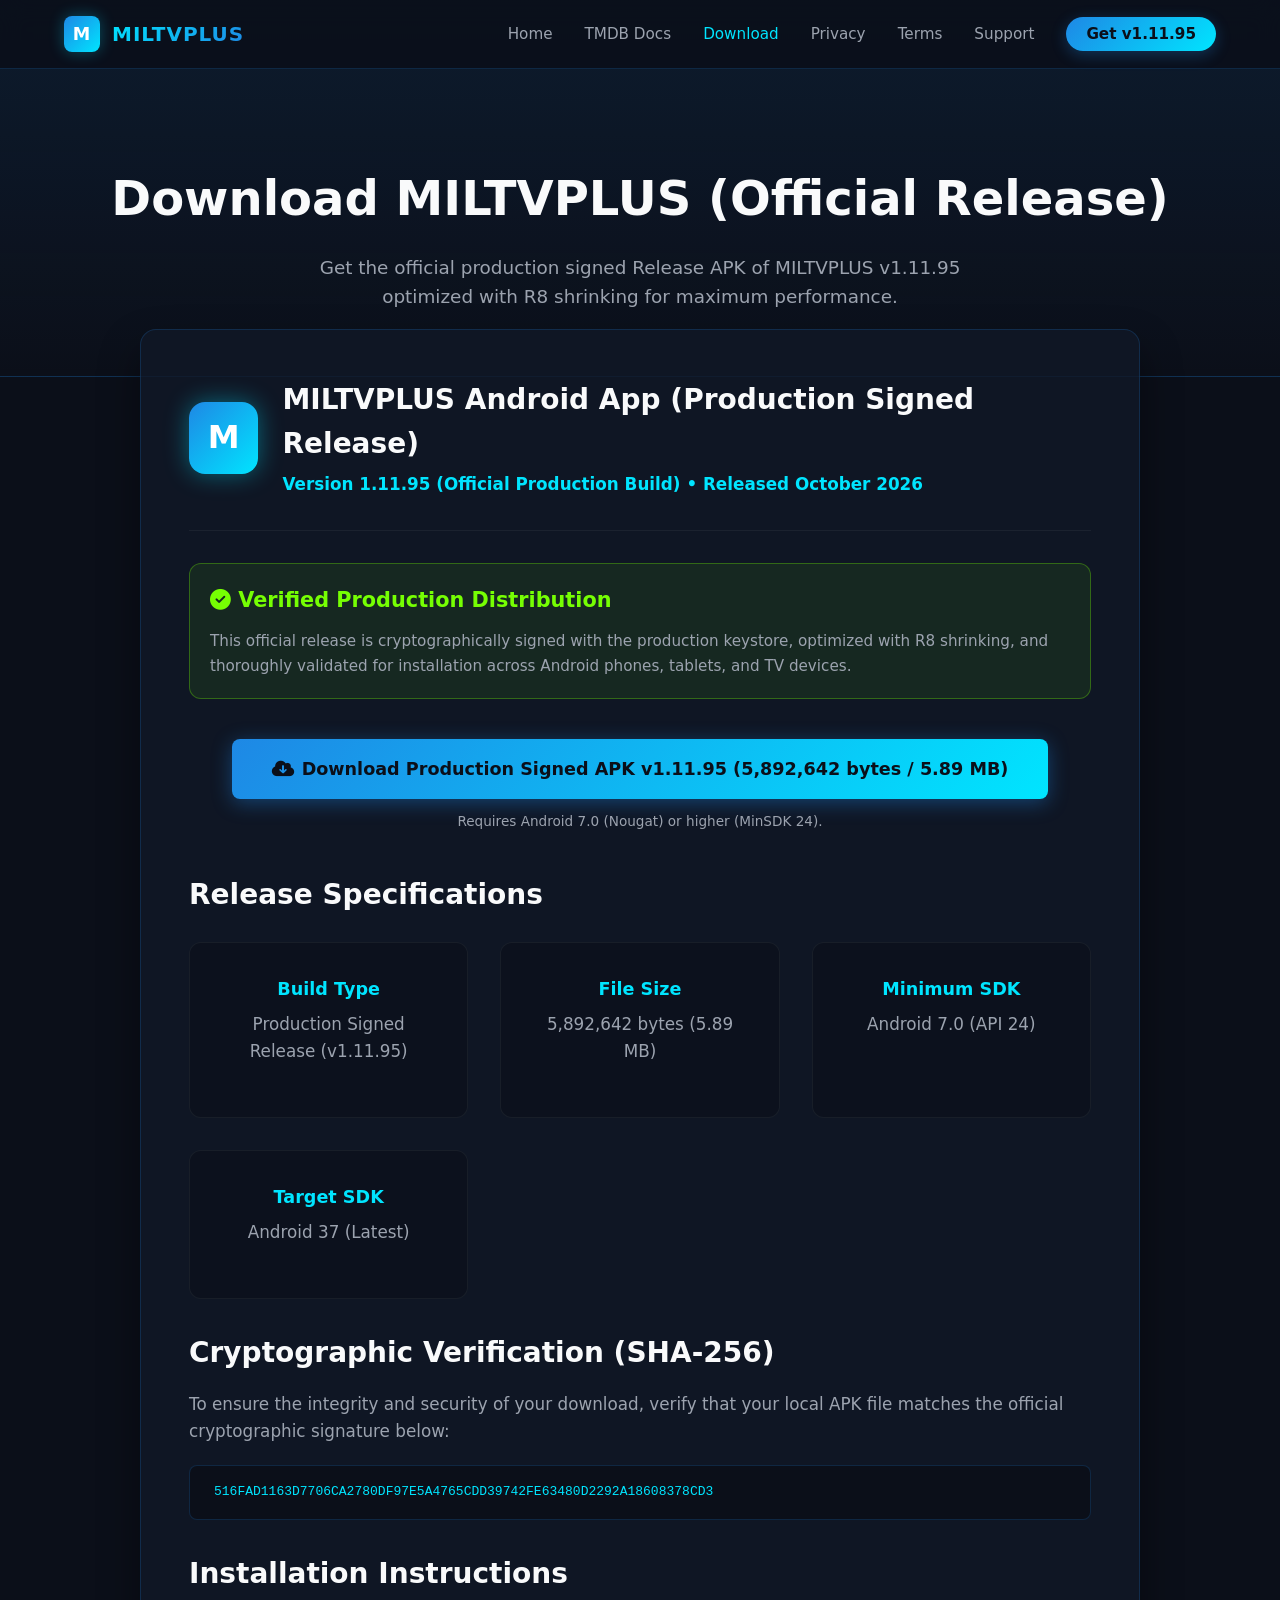
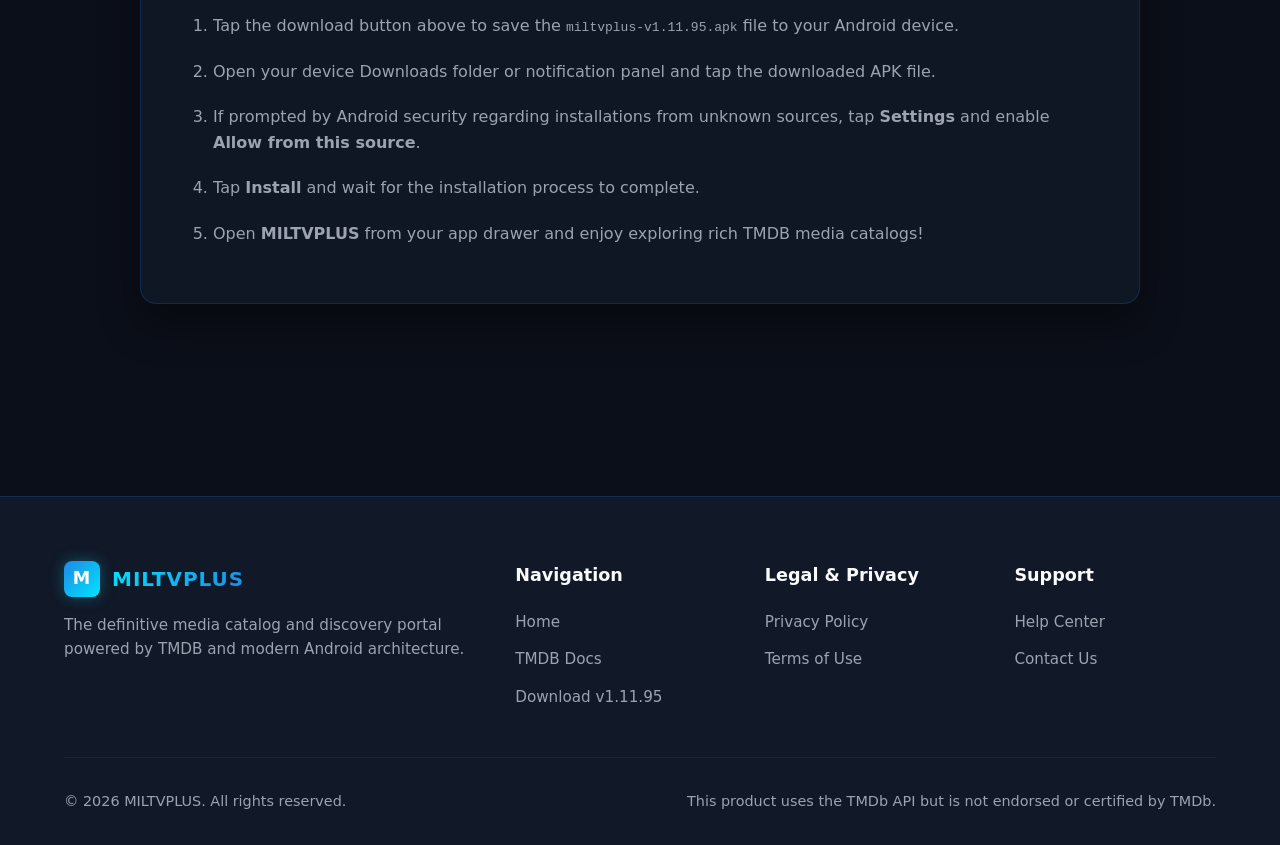
==== commit 523aaae0: "Executive Corrective Order: Fix startup flash in themes.xml, update release APK v1.11.95 with hash 5" ====
--- a/website/download.html
+++ b/website/download.html
@@ -78,7 +78,7 @@
             <h2>Cryptographic Verification (SHA-256)</h2>
             <p>To ensure the integrity and security of your download, verify that your local APK file matches the official cryptographic signature below:</p>
             <div class="hash-box">
-                6A3CC259FE96F9C1DF9553866AB95BE3DF576672D5CEAB8D85CB0EE3427EC2D7
+                516FAD1163D7706CA2780DF97E5A4765CDD39742FE63480D2292A18608378CD3
             </div>
 
             <h2>Installation Instructions</h2>
